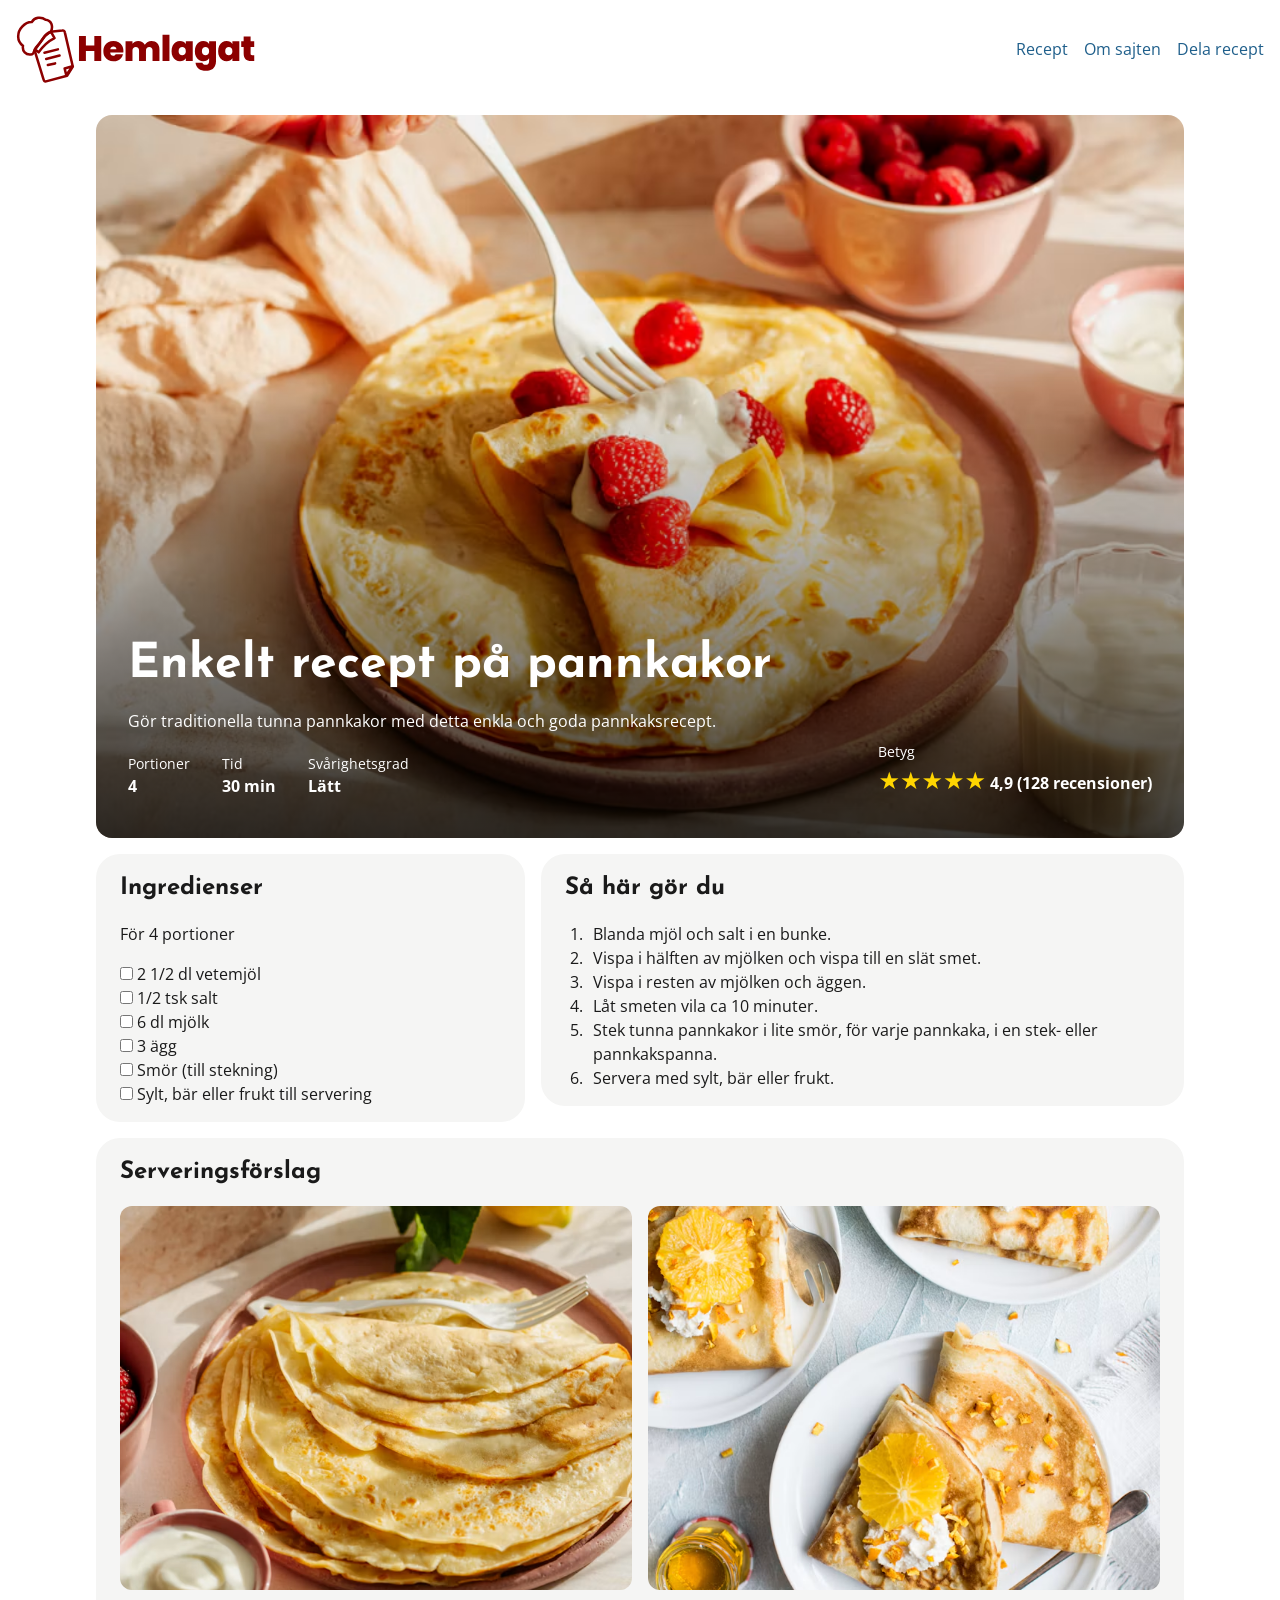
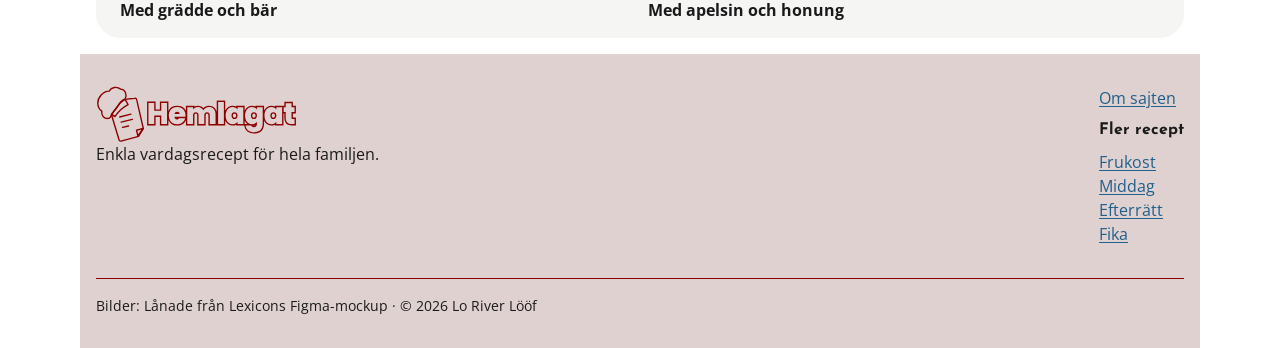
==== pancake.html @ c9e5b0e5 "Rename recipe page, add logos and remove test code" ====
<!doctype html>
<html lang="sv">
  <head>
    <meta charset="UTF-8" />
    <meta name="viewport" content="width=device-width, initial-scale=1.0" />
    <meta
      name="description"
      content="Enkelt recept på tunna pannkakor för 4 personer. Klart på 30 minuter och perfekt med sylt och grädde."
    />
    <title>Enkelt pannkaksrecept | Hemlagat</title>
    <link rel="preconnect" href="https://fonts.googleapis.com" />
    <link rel="preconnect" href="https://fonts.gstatic.com" crossorigin />

    <link
      href="https://fonts.googleapis.com/css2?family=Josefin+Sans:wght@700&family=Open+Sans:wght@400;700&display=swap"
      rel="stylesheet"
    />
    <link rel="stylesheet" href="css/style.css" />
  </head>
  <body>
    <a class="skip-link" href="#main">Hoppa till innehållet</a>

    <header class="site-header">
      <a class="site-logo" href="index.html"
        ><img
          src="logotype/logo-hemlagat-transparent.svg"
          alt="Hemlagat, till startsidan"
      /></a>
      <nav aria-label="Huvudmeny">
        <ul role="list" class="site-nav">
          <li><a href="index.html">Recept</a></li>
          <li><a href="#">Om sajten</a></li>
          <li><a class="button" href="#">Dela recept</a></li>
        </ul>
      </nav>
    </header>

    <main id="main">
      <article class="recipe">
        <header class="recipe-header">
          <img
            src="images/01-hero.avif"
            class="recipe-hero"
            alt="Tunna pannkakor med grädde och färska hallon."
            width="872"
            height="580"
          />
          <h1 class="recipe-title">Enkelt recept på pannkakor</h1>
          <p class="recipe-intro">
            Gör traditionella tunna pannkakor med detta enkla och goda
            pannkaksrecept.
          </p>
          <dl class="recipe-facts">
            <div class="recipe-fact">
              <dt>Portioner</dt>
              <dd class="recipe-fact-value">4</dd>
            </div>
            <div class="recipe-fact">
              <dt>Tid</dt>
              <dd class="recipe-fact-value">30 min</dd>
            </div>
            <div class="recipe-fact">
              <dt>Svårighetsgrad</dt>
              <dd class="recipe-fact-value">Lätt</dd>
            </div>
            <div class="recipe-fact recipe-ratings">
              <dt>Betyg</dt>
              <dd class="recipe-fact-value">
                <span class="recipe-stars" aria-hidden="true">★★★★★</span>
                4,9 (128 recensioner)
              </dd>
            </div>
          </dl>
        </header>
        <section class="recipe-section recipe-ingredients">
          <h2 class="recipe-subtitle">Ingredienser</h2>
          <p>För 4 portioner</p>
          <ul class="recipe-list" data-variant="ingredients" role="list">
            <li>
              <label>
                <input type="checkbox" />
                2 1/2 dl vetemjöl
              </label>
            </li>
            <li>
              <label>
                <input type="checkbox" />
                1/2 tsk salt
              </label>
            </li>
            <li>
              <label>
                <input type="checkbox" />
                6 dl mjölk
              </label>
            </li>
            <li>
              <label>
                <input type="checkbox" />
                3 ägg
              </label>
            </li>
            <li>
              <label>
                <input type="checkbox" />
                Smör (till stekning)
              </label>
            </li>
            <li>
              <label>
                <input type="checkbox" />
                Sylt, bär eller frukt till servering
              </label>
            </li>
          </ul>
        </section>

        <section class="recipe-section recipe-steps">
          <h2 class="recipe-subtitle">Så här gör du</h2>
          <ol class="recipe-list" data-variant="steps">
            <li class="recipe-step">Blanda mjöl och salt i en bunke.</li>
            <li class="recipe-step">
              Vispa i hälften av mjölken och vispa till en slät smet.
            </li>
            <li class="recipe-step">Vispa i resten av mjölken och äggen.</li>
            <li class="recipe-step">Låt smeten vila ca 10 minuter.</li>
            <li class="recipe-step">
              Stek tunna pannkakor i lite smör, för varje pannkaka, i en stek-
              eller pannkakspanna.
            </li>
            <li class="recipe-step">Servera med sylt, bär eller frukt.</li>
          </ol>
        </section>

        <section class="recipe-section recipe-serving">
          <h2 class="recipe-subtitle">Serveringsförslag</h2>

          <div class="recipe-gallery">
            <figure class="recipe-figure">
              <img
                class="recipe-gallery-image"
                src="images/02-gallery.avif"
                alt="En hög pannkakor på ett rosa fat med en skål grädde och en citron i bakgrunden."
                width="687"
                height="1032"
                loading="lazy"
              />
              <figcaption class="recipe-caption">Med grädde och bär</figcaption>
            </figure>
            <figure class="recipe-figure">
              <img
                class="recipe-gallery-image"
                src="images/03-gallery.avif"
                alt="Vikta pannkakor med grädde, apelsin och honung."
                width="687"
                height="1031"
                loading="lazy"
              />
              <figcaption class="recipe-caption">
                Med apelsin och honung
              </figcaption>
            </figure>
          </div>
        </section>
      </article>
    </main>

    <div class="footer-wrapper">
      <footer class="site-footer">
        <div class="footer-brand">
          <a href="index.html"
            ><img
              class="footer-logo"
              src="logotype/logo-hemlagat-transparent-stroke-3.svg"
              alt="Hemlagat, till startsidan"
          /></a>

          <p>Enkla vardagsrecept för hela familjen.</p>
        </div>
        <nav class="footer-nav" aria-label="Sidfot">
          <ul role="list">
            <li><a href="#">Om sajten</a></li>
          </ul>
          <h2 class="footer-title">Fler recept</h2>
          <ul role="list">
            <li><a href="#">Frukost</a></li>
            <li><a href="#">Middag</a></li>
            <li><a href="#">Efterrätt</a></li>
            <li><a href="#">Fika</a></li>
          </ul>
        </nav>
        <p class="footer-copyright">
          Bilder: Lånade från Lexicons Figma-mockup · © 2026 Lo River Lööf
        </p>
      </footer>
    </div>
  </body>
</html>
---- css/style.css ----
/* ==========================================================
   1. Tokens
   light-dark(light value, dark value) follows the visitor's
   system setting. It only works together with color-scheme.
   ========================================================== */
:root {
  color-scheme: light dark;

  --color-text: light-dark(#1a1a1a, #e8e8ea);
  --color-text-muted: light-dark(#6b6b6b, #9a9a9f);
  --color-bg: light-dark(#ffffff, #141518);
  --color-surface: light-dark(#f5f5f4, #1d1f23);
  --color-accent: light-dark(#1f5f8b, #7cb8e4);
  --color-link: light-dark(#1f5f8b, #7cb8e4);
  --color-link-hover: light-dark(#123d5c, #b3d8f2);
  --color-border: light-dark(#8c0000, #2c2f35);
  --color-footer: rgb(224, 209, 209);

  --font-body: "Open Sans", system-ui, sans-serif;
  --font-heading: "Josefin Sans", sans-serif;

  --space-xs: 0.25rem;
  --space-s: 0.5rem;
  --space-m: 1rem;
  --space-l: 1.5rem;
  --space-xl: 2rem;
}

/* ==========================================================
   2. Reset
   Based on Josh Comeau's Custom CSS Reset
   https://www.joshwcomeau.com/css/custom-css-reset/
   ========================================================== */
*,
*::before,
*::after {
  box-sizing: border-box;
}

* {
  margin: 0;
}

@media (prefers-reduced-motion: no-preference) {
  html {
    interpolate-size: allow-keywords;
  }
}

body {
  line-height: 1.5;
  -webkit-font-smoothing: antialiased;
}

img,
picture,
video,
canvas,
svg {
  display: block;
  max-width: 100%;
}

input,
button,
textarea,
select {
  font: inherit;
}

p,
h1,
h2,
h3,
h4,
h5,
h6 {
  overflow-wrap: break-word;
}

p {
  text-wrap: pretty;
}

h1,
h2,
h3,
h4,
h5,
h6 {
  text-wrap: balance;
}

/* From Andy Bell's A (more) Modern CSS Reset
   https://piccalil.li/blog/a-more-modern-css-reset/
   Removes list styles only when role="list" is set,
   so Safari/VoiceOver still announces it as a list. */
ul[role="list"],
ol[role="list"] {
  list-style: none;
  padding: 0;
}

/* ==========================================================
   3. Base
   Default styles for plain HTML elements, no classes.
   ========================================================== */
body {
  min-height: 100vh;
  font-family: var(--font-body);
  color: var(--color-text);
  background-color: var(--color-bg);
}

h1,
h2,
h3,
h4,
h5,
h6 {
  font-family: var(--font-heading);
}

a {
  color: var(--color-link);
  text-underline-offset: 0.15em;
}

a:hover {
  color: var(--color-link-hover);
  text-decoration-thickness: 2px;
}

:focus-visible {
  outline: 3px solid var(--color-accent);
  outline-offset: 2px;
}

@media (prefers-reduced-motion: no-preference) {
  html {
    scroll-behavior: smooth;
  }
}

/* ==========================================================
   4. Layout
   ========================================================== */
main {
  max-inline-size: 70rem;
  margin-inline: auto;
  padding: var(--space-m);
}

/* ==========================================================
   5. Site header
   ========================================================== */
.site-header {
  display: flex;
  flex-wrap: wrap;
  justify-content: space-between;
  align-items: center;
  gap: var(--space-m);
  padding: var(--space-m);

  a {
    text-decoration: none;
  }
}

.site-logo img {
  inline-size: 15rem;
  block-size: auto;
}

.site-nav {
  display: flex;
  flex-wrap: wrap;
  gap: var(--space-m);
}

/* ==========================================================
   6. Recipe page
   ========================================================== */

/* Page grid: one column on mobile, two from 48em */
.recipe {
  display: grid;
  gap: var(--space-m);
}

@media (width >= 48em) {
  .recipe {
    grid-template-columns: minmax(0, 2fr) minmax(0, 3fr);
    grid-template-areas:
      "hero        hero"
      "ingredients steps"
      "serving     serving";
    align-items: start;
  }

  .recipe-header {
    grid-area: hero;
  }

  .recipe-ingredients {
    grid-area: ingredients;
  }

  .recipe-steps {
    grid-area: steps;
  }

  .recipe-serving {
    grid-area: serving;
  }
}

/* Hero: image and text share the same grid cells */
.recipe-header {
  display: grid;
  grid-template-columns: var(--space-xl) 1fr var(--space-xl);
  grid-template-rows: 1fr auto auto auto var(--space-xl);
  row-gap: var(--space-s);
  border-radius: 1rem;
  overflow: hidden;
  color: white;
}

.recipe-hero {
  grid-column: 1 / -1;
  grid-row: 1 / -1;
  inline-size: 100%;
  block-size: 100%;
  object-fit: cover;
}

/* Dark gradient so the text on the image is readable */
.recipe-header::after {
  content: "";
  grid-column: 1 / -1;
  grid-row: 1 / -1;
  background: linear-gradient(transparent 35%, rgb(0 0 0 / 0.75));
}

.recipe-title,
.recipe-intro,
.recipe-facts {
  grid-column: 2;
  z-index: 1;
}

.recipe-title {
  grid-row: 2;
  font-size: clamp(1.75rem, 1rem + 3vw, 3rem);
}

.recipe-intro {
  grid-row: 3;
}

/* Facts */
.recipe-facts {
  grid-row: 4;
  display: flex;
  flex-wrap: wrap;
  align-items: end;
  gap: var(--space-s) var(--space-xl);
}

.recipe-fact dt {
  font-size: 0.875rem;
}

.recipe-fact-value {
  font-weight: 700;
}

.recipe-ratings {
  margin-inline-start: auto;
}

.recipe-stars {
  color: #ffd500;
  font-size: 1.5em;
}

/* Sections (cards) */
.recipe-section {
  display: flex;
  flex-direction: column;
  gap: var(--space-m);
  padding: var(--space-m) var(--space-l);
  background-color: var(--color-surface);
  border-radius: 1.5rem;
}

/* Lists */
.recipe-list[data-variant="ingredients"] input {
  accent-color: var(--color-accent);
}

.recipe-list[data-variant="ingredients"] label {
  cursor: pointer;
}

.recipe-list[data-variant="ingredients"] label:hover {
  color: var(--color-accent);
}

.recipe-list[data-variant="ingredients"] li:has(:checked) {
  color: var(--color-text-muted);
  text-decoration: line-through;
}

.recipe-list[data-variant="steps"] {
  padding-inline-start: 1.375rem;
}

.recipe-step {
  padding-inline-start: 0.375rem;
}

/* Gallery */
.recipe-gallery {
  display: grid;
  grid-template-columns: repeat(2, minmax(0, 1fr));
  gap: var(--space-m);
}

.recipe-gallery-image {
  inline-size: 100%;
  block-size: auto;
  aspect-ratio: 4 / 3;
  object-fit: cover;
  border-radius: 0.75rem;
}

.recipe-caption {
  padding-block-start: var(--space-s);
  font-weight: 700;
}

/* ==========================================================
   7. Site footer
   ========================================================== */

.site-footer {
  display: grid;
  gap: var(--space-xl);
  max-inline-size: 70rem;
  margin-inline: auto;
  padding: var(--space-xl) var(--space-m);
  background-color: var(--color-footer);
}

@media (width >= 48em) {
  .site-footer {
    grid-template-columns: 1fr auto;
    grid-template-areas:
      "brand     nav"
      "copyright copyright";
  }

  .footer-brand {
    grid-area: brand;
  }

  .footer-nav {
    grid-area: nav;
  }

  .footer-copyright {
    grid-area: copyright;
  }
}

.footer-logo {
  inline-size: 12.5rem;
  block-size: auto;
}

.footer-nav {
  display: flex;
  flex-direction: column;
  gap: var(--space-s);
}

.footer-title {
  font-size: 1rem;
}

.footer-copyright {
  padding-block-start: var(--space-m);
  border-block-start: 1px solid var(--color-border);
  font-size: 0.875rem;
}

/* ==========================================================
   8. Utilities
   Last in the file so they win over component styles.
   ========================================================== */

/* Skip link: hidden until focused */
.skip-link {
  position: absolute;
  top: var(--space-m);
  left: var(--space-m);
  z-index: 100;
  padding: var(--space-s) var(--space-m);
  background-color: var(--color-bg);
  color: var(--color-text);
  transform: translateY(-200%);
}

.skip-link:focus {
  transform: none;
}

/* Hides content visually but keeps it for screen readers */
.visually-hidden {
  position: absolute;
  width: 1px;
  height: 1px;
  margin: -1px;
  padding: 0;
  overflow: hidden;
  clip-path: inset(50%);
  white-space: nowrap;
  border: 0;
}
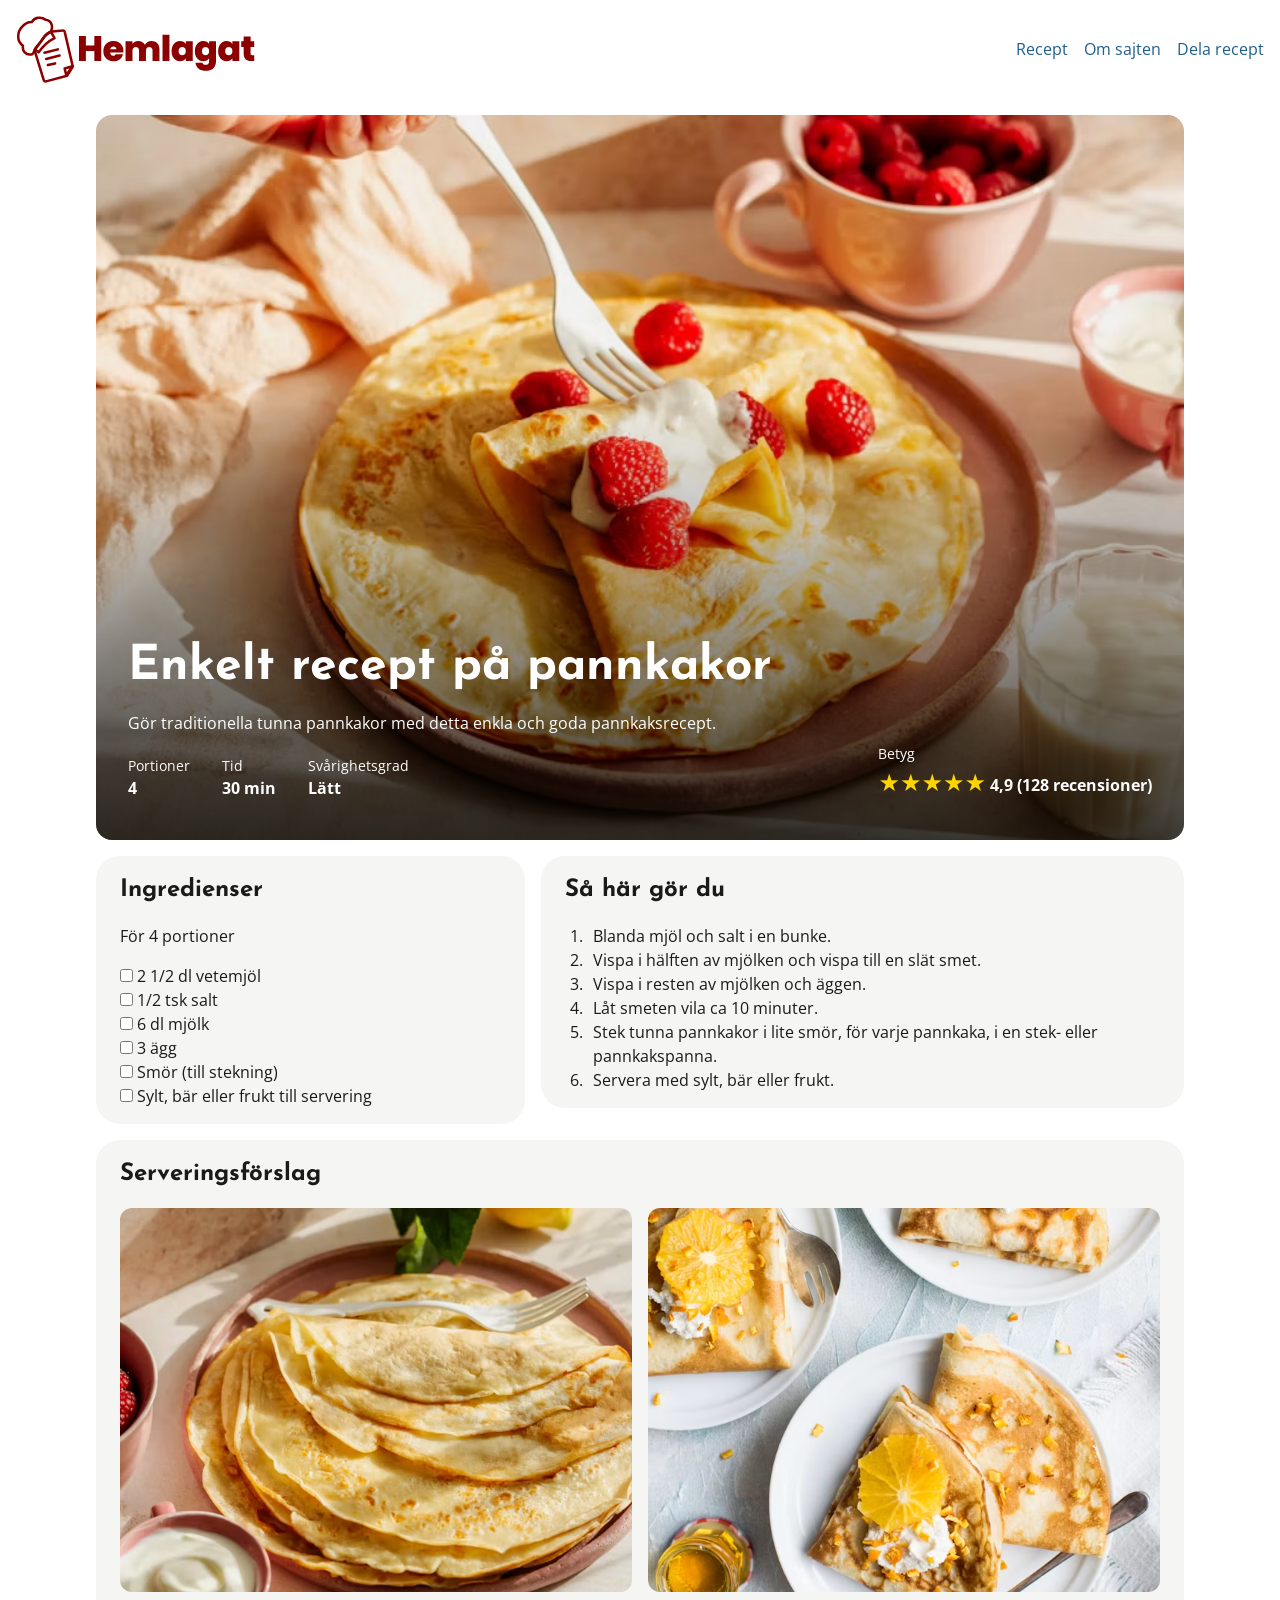
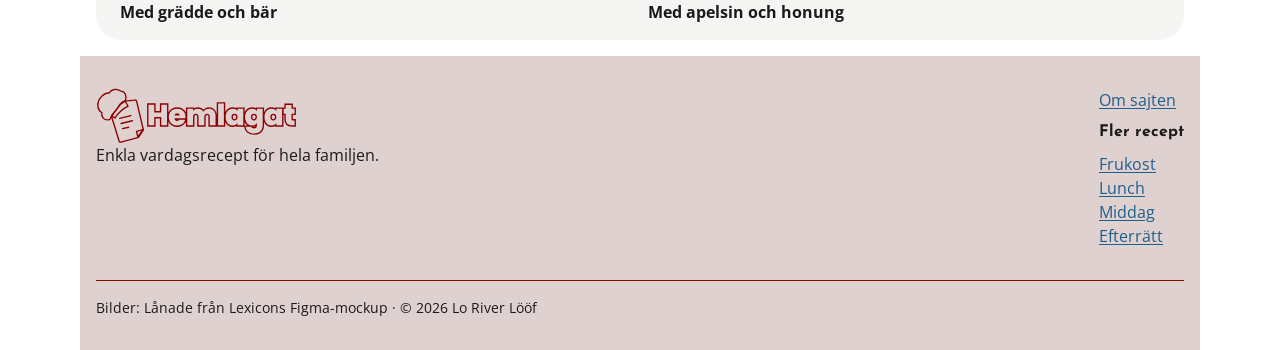
==== commit f24d0507: "Add start page with hero, categories and recipe cards Rename recipe-header to a shared hero componen" ====
--- a/pancake.html
+++ b/pancake.html
@@ -30,23 +30,23 @@
         <ul role="list" class="site-nav">
           <li><a href="index.html">Recept</a></li>
           <li><a href="#">Om sajten</a></li>
-          <li><a class="button" href="#">Dela recept</a></li>
+          <li><a class="button" href="share-recipe.html">Dela recept</a></li>
         </ul>
       </nav>
     </header>
 
     <main id="main">
       <article class="recipe">
-        <header class="recipe-header">
+        <header class="hero">
           <img
-            src="images/01-hero.avif"
-            class="recipe-hero"
+            src="images/01-hero-pancake.avif"
+            class="hero-image"
             alt="Tunna pannkakor med grädde och färska hallon."
             width="872"
             height="580"
           />
-          <h1 class="recipe-title">Enkelt recept på pannkakor</h1>
-          <p class="recipe-intro">
+          <h1 class="hero-title">Enkelt recept på pannkakor</h1>
+          <p class="hero-intro">
             Gör traditionella tunna pannkakor med detta enkla och goda
             pannkaksrecept.
           </p>
@@ -139,7 +139,7 @@
             <figure class="recipe-figure">
               <img
                 class="recipe-gallery-image"
-                src="images/02-gallery.avif"
+                src="images/02-gallery-pancake.avif"
                 alt="En hög pannkakor på ett rosa fat med en skål grädde och en citron i bakgrunden."
                 width="687"
                 height="1032"
@@ -150,7 +150,7 @@
             <figure class="recipe-figure">
               <img
                 class="recipe-gallery-image"
-                src="images/03-gallery.avif"
+                src="images/03-gallery-pancake.avif"
                 alt="Vikta pannkakor med grädde, apelsin och honung."
                 width="687"
                 height="1031"
@@ -184,9 +184,9 @@
           <h2 class="footer-title">Fler recept</h2>
           <ul role="list">
             <li><a href="#">Frukost</a></li>
+            <li><a href="#">Lunch</a></li>
             <li><a href="#">Middag</a></li>
             <li><a href="#">Efterrätt</a></li>
-            <li><a href="#">Fika</a></li>
           </ul>
         </nav>
         <p class="footer-copyright">
--- a/css/style.css
+++ b/css/style.css
@@ -151,6 +151,11 @@
   padding: var(--space-m);
 }
 
+.home {
+  display: grid;
+  gap: var(--space-xl);
+}
+
 /* ==========================================================
    5. Site header
    ========================================================== */
@@ -176,6 +181,11 @@
   display: flex;
   flex-wrap: wrap;
   gap: var(--space-m);
+}
+
+.site-nav a[aria-current="page"] {
+  text-decoration: underline;
+  text-decoration-thickness: 2px;
 }
 
 /* ==========================================================
@@ -198,7 +208,7 @@
     align-items: start;
   }
 
-  .recipe-header {
+  .recipe > .hero {
     grid-area: hero;
   }
 
@@ -216,7 +226,7 @@
 }
 
 /* Hero: image and text share the same grid cells */
-.recipe-header {
+.hero {
   display: grid;
   grid-template-columns: var(--space-xl) 1fr var(--space-xl);
   grid-template-rows: 1fr auto auto auto var(--space-xl);
@@ -226,36 +236,90 @@
   color: white;
 }
 
-.recipe-hero {
+.hero-image {
   grid-column: 1 / -1;
   grid-row: 1 / -1;
   inline-size: 100%;
-  block-size: 100%;
+  block-size: auto;
+  min-block-size: 100%;
+  aspect-ratio: 3 / 2;
   object-fit: cover;
 }
 
+.home .hero-image {
+  object-position: center 50%;
+}
+
 /* Dark gradient so the text on the image is readable */
-.recipe-header::after {
+.hero::after {
   content: "";
   grid-column: 1 / -1;
   grid-row: 1 / -1;
-  background: linear-gradient(transparent 35%, rgb(0 0 0 / 0.75));
-}
-
-.recipe-title,
-.recipe-intro,
+  background: linear-gradient(transparent 40%, rgb(0 0 0 / 0.75));
+}
+
+.hero-title,
+.hero-intro,
 .recipe-facts {
   grid-column: 2;
   z-index: 1;
 }
 
-.recipe-title {
+.hero-title {
   grid-row: 2;
   font-size: clamp(1.75rem, 1rem + 3vw, 3rem);
 }
 
-.recipe-intro {
+.hero-intro {
   grid-row: 3;
+}
+
+.category-list {
+  display: flex;
+  flex-wrap: wrap;
+  gap: var(--space-s);
+}
+
+.category-tag {
+  display: inline-block;
+  padding: var(--space-xs) var(--space-m);
+  border: 1px solid var(--color-border);
+  border-radius: 10px;
+  text-decoration: none;
+}
+
+.category-tag:hover {
+  background-color: var(--color-surface);
+}
+
+.card-grid {
+  display: grid;
+  grid-template-columns: repeat(auto-fit, minmax(min(100%, 30ch), 1fr));
+  gap: var(--space-l);
+}
+
+.recipe-card {
+  display: flex;
+  flex-direction: column;
+  gap: var(--space-xs);
+}
+
+.recipe-card-image {
+  inline-size: 100%;
+  block-size: auto;
+  aspect-ratio: 4 / 3;
+  object-fit: cover;
+  border-radius: 0.75rem;
+}
+
+.recipe-card-title {
+  margin-block-start: var(--space-s);
+  font-size: 1.25rem;
+}
+
+.recipe-card-time {
+  font-size: 0.875rem;
+  color: var(--color-text-muted);
 }
 
 /* Facts */
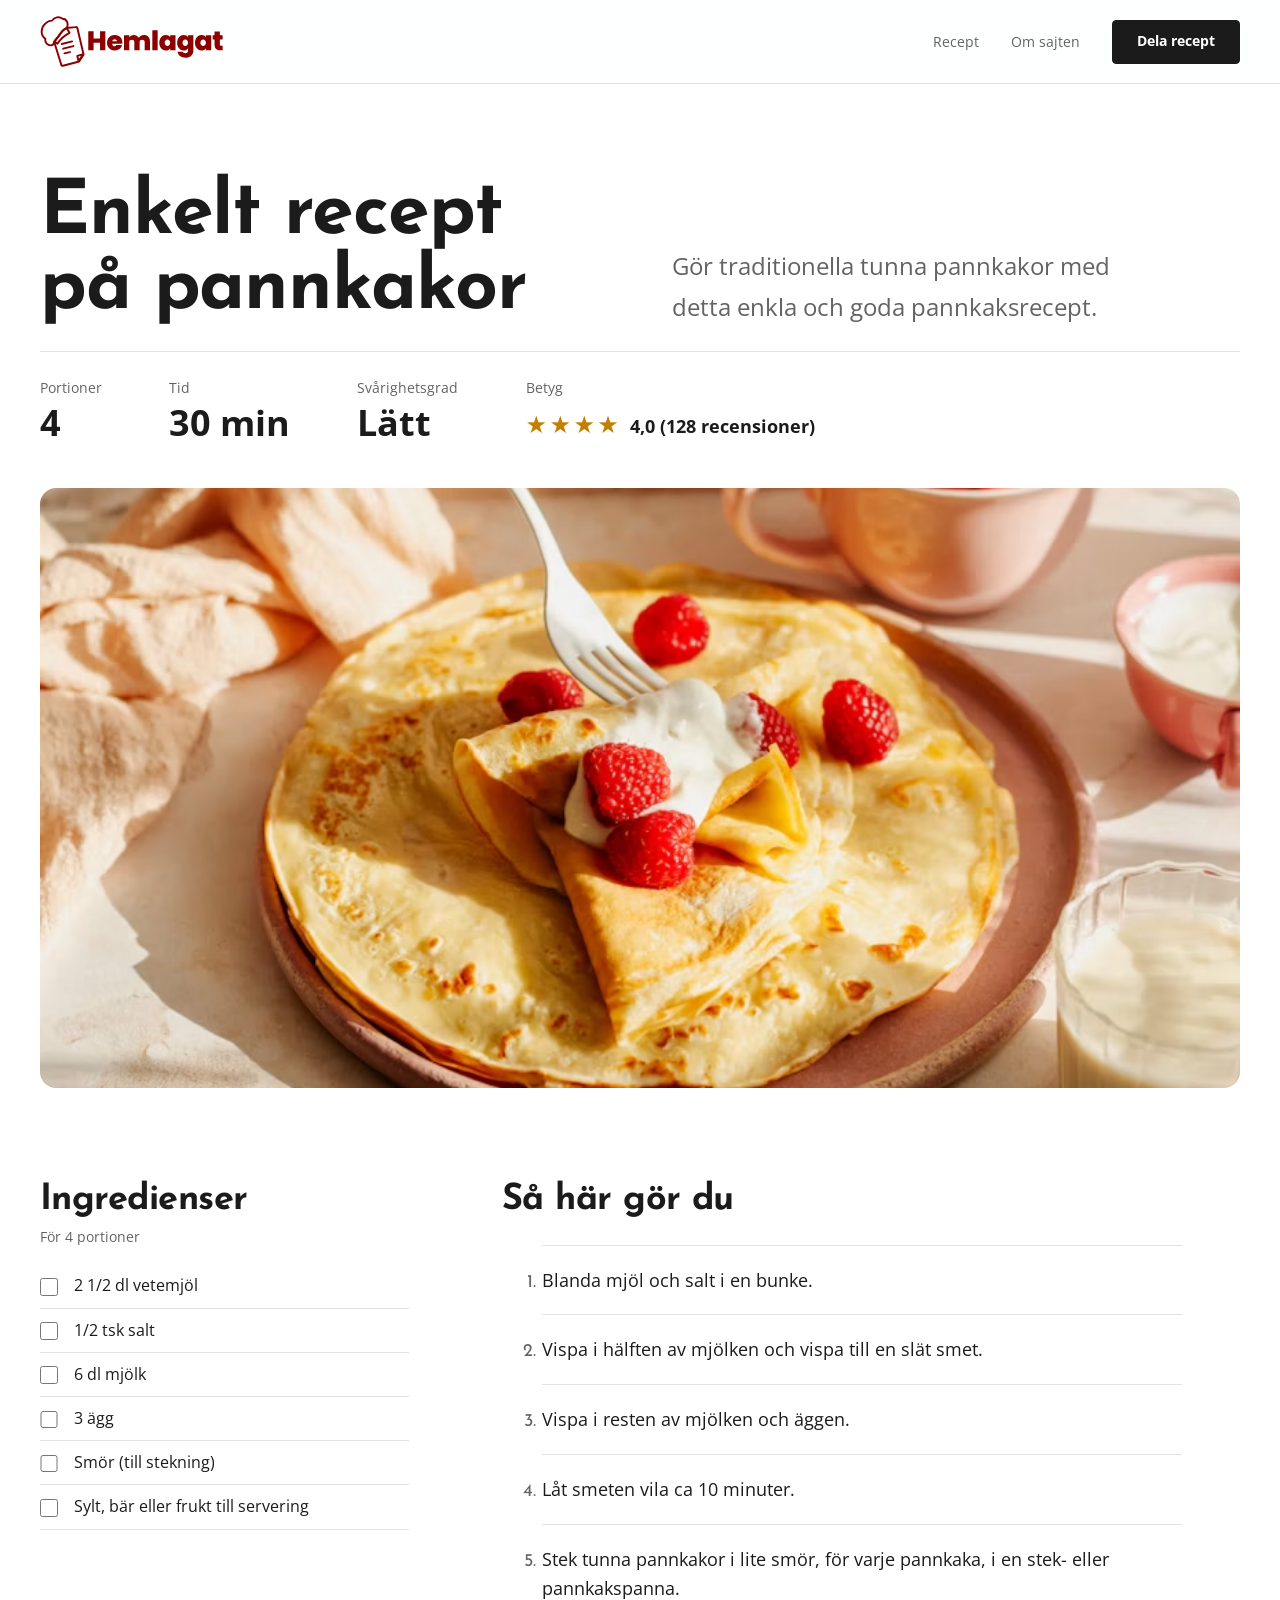
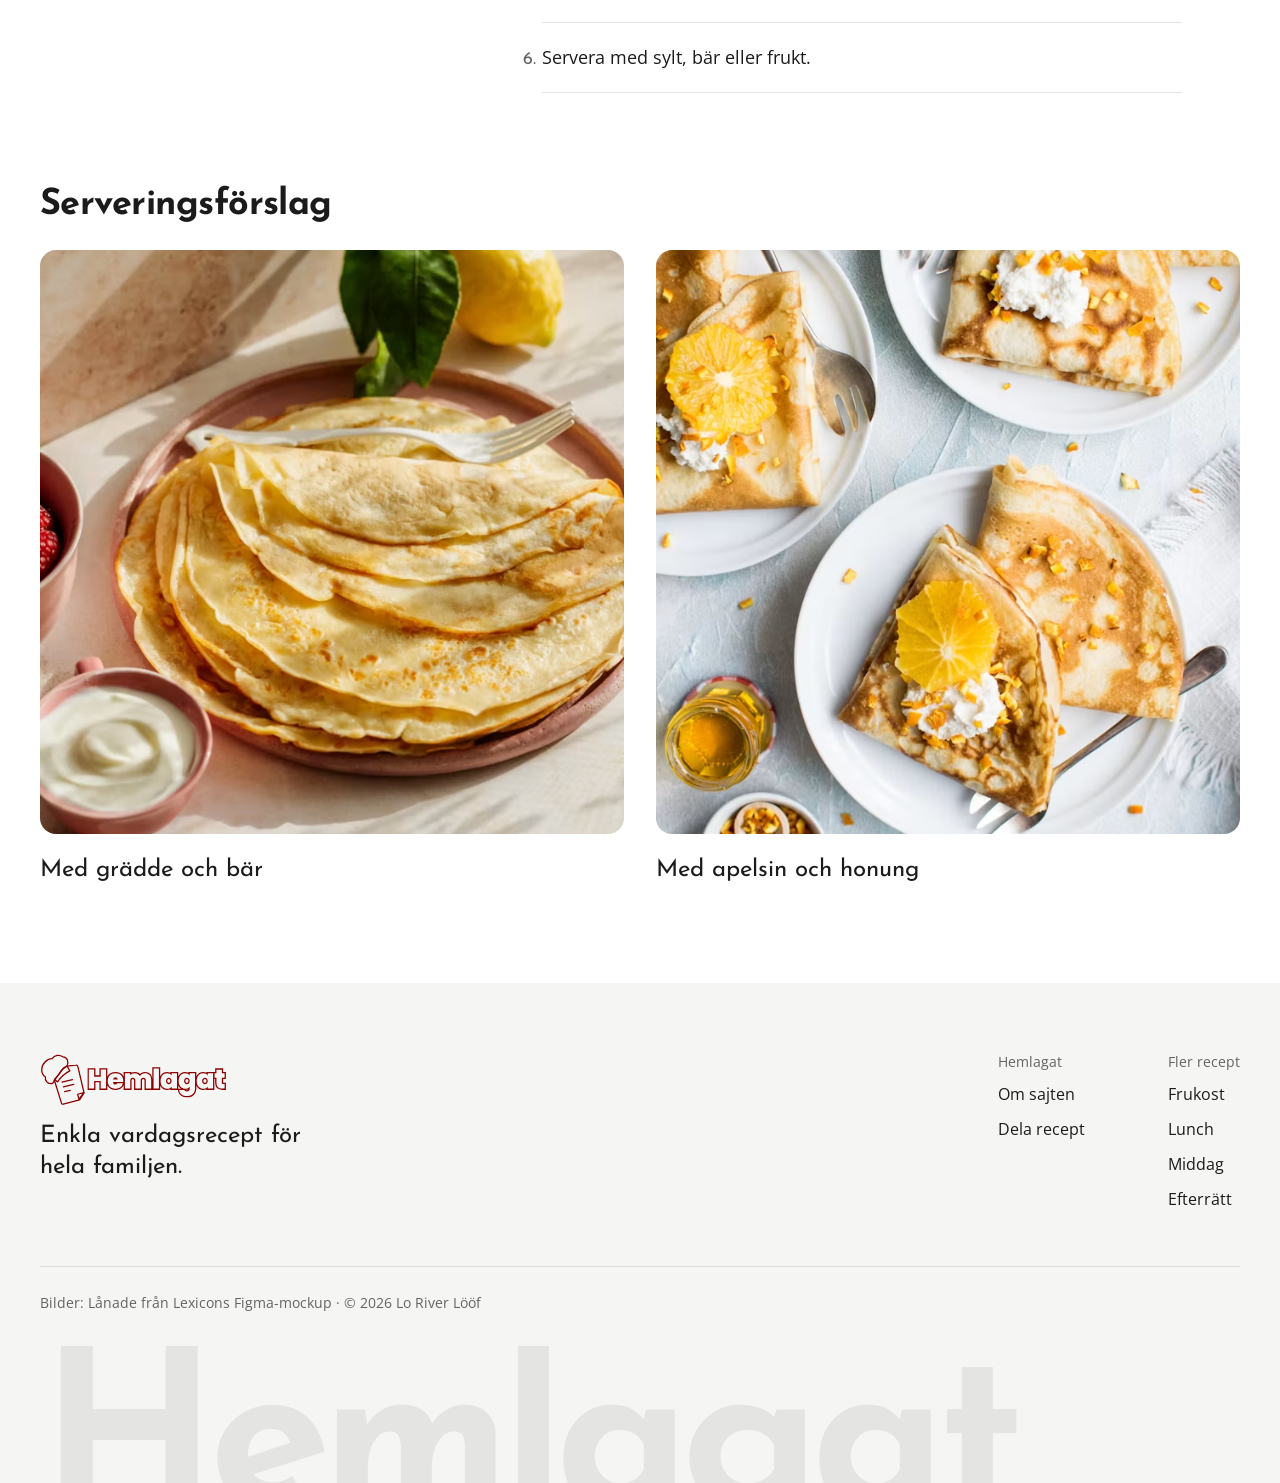
==== commit 6f73e33a: "Switch to minimal editorial layout with grouped footer links" ====
--- a/pancake.html
+++ b/pancake.html
@@ -3,11 +3,12 @@
   <head>
     <meta charset="UTF-8" />
     <meta name="viewport" content="width=device-width, initial-scale=1.0" />
+    <title>Enkelt pannkaksrecept | Hemlagat</title>
     <meta
       name="description"
       content="Enkelt recept på tunna pannkakor för 4 personer. Klart på 30 minuter och perfekt med sylt och grädde."
     />
-    <title>Enkelt pannkaksrecept | Hemlagat</title>
+    <!-- Fonts: Open Sans and Josefin Sans from Google Fonts (SIL Open Font License) -->
     <link rel="preconnect" href="https://fonts.googleapis.com" />
     <link rel="preconnect" href="https://fonts.gstatic.com" crossorigin />
 
@@ -66,8 +67,8 @@
             <div class="recipe-fact recipe-ratings">
               <dt>Betyg</dt>
               <dd class="recipe-fact-value">
-                <span class="recipe-stars" aria-hidden="true">★★★★★</span>
-                4,9 (128 recensioner)
+                <span class="recipe-stars" aria-hidden="true">★★★★</span>
+                4,0 (128 recensioner)
               </dd>
             </div>
           </dl>
@@ -178,16 +179,22 @@
           <p>Enkla vardagsrecept för hela familjen.</p>
         </div>
         <nav class="footer-nav" aria-label="Sidfot">
-          <ul role="list">
-            <li><a href="#">Om sajten</a></li>
-          </ul>
-          <h2 class="footer-title">Fler recept</h2>
-          <ul role="list">
-            <li><a href="#">Frukost</a></li>
-            <li><a href="#">Lunch</a></li>
-            <li><a href="#">Middag</a></li>
-            <li><a href="#">Efterrätt</a></li>
-          </ul>
+          <div class="footer-group">
+            <h2 class="footer-title">Hemlagat</h2>
+            <ul role="list">
+              <li><a href="#">Om sajten</a></li>
+              <li><a href="share-recipe.html">Dela recept</a></li>
+            </ul>
+          </div>
+          <div class="footer-group">
+            <h2 class="footer-title">Fler recept</h2>
+            <ul role="list">
+              <li><a href="#">Frukost</a></li>
+              <li><a href="#">Lunch</a></li>
+              <li><a href="#">Middag</a></li>
+              <li><a href="#">Efterrätt</a></li>
+            </ul>
+          </div>
         </nav>
         <p class="footer-copyright">
           Bilder: Lånade från Lexicons Figma-mockup · © 2026 Lo River Lööf
--- a/css/style.css
+++ b/css/style.css
@@ -6,24 +6,38 @@
 :root {
   color-scheme: light dark;
 
-  --color-text: light-dark(#1a1a1a, #e8e8ea);
-  --color-text-muted: light-dark(#6b6b6b, #9a9a9f);
-  --color-bg: light-dark(#ffffff, #141518);
-  --color-surface: light-dark(#f5f5f4, #1d1f23);
-  --color-accent: light-dark(#1f5f8b, #7cb8e4);
-  --color-link: light-dark(#1f5f8b, #7cb8e4);
-  --color-link-hover: light-dark(#123d5c, #b3d8f2);
-  --color-border: light-dark(#8c0000, #2c2f35);
-  --color-footer: rgb(224, 209, 209);
+  --color-text: light-dark(oklch(22% 0 0), oklch(93% 0.003 286));
+  --color-text-muted: light-dark(oklch(50% 0 0), oklch(72% 0.007 286));
+  --color-bg: light-dark(oklch(100% 0 0), oklch(20% 0.006 271));
+  --color-surface: light-dark(oklch(97% 0.002 106), oklch(24% 0.008 264));
+  --color-accent: light-dark(oklch(47% 0.096 243), oklch(76% 0.089 241));
+  --color-border: light-dark(oklch(59% 0.009 279), oklch(54% 0.013 269));
+  --color-line: color-mix(in oklch, var(--color-text) 12%, transparent);
+  --color-wordmark: color-mix(in oklch, var(--color-text) 7%, var(--color-surface));
+  --color-error: light-dark(oklch(50% 0.19 28), oklch(75% 0.15 25));
+  --color-success: light-dark(oklch(48% 0.12 150), oklch(78% 0.13 150));
+  --color-star: light-dark(oklch(65% 0.15 75), oklch(88% 0.181 94));
 
   --font-body: "Open Sans", system-ui, sans-serif;
-  --font-heading: "Josefin Sans", sans-serif;
+  --font-heading: "Josefin Sans", "Futura", "Century Gothic", sans-serif;
+
+  --font-size-s: 0.875rem;
+  --font-size-m: 1.125rem;
+  --font-size-l: clamp(1.25rem, 1.1rem + 0.6vw, 1.5rem);
+  --font-size-xl: clamp(1.625rem, 1.3rem + 1.4vw, 2.25rem);
+  --font-size-hero: clamp(2.5rem, 1.5rem + 4vw, 4.75rem);
 
   --space-xs: 0.25rem;
   --space-s: 0.5rem;
   --space-m: 1rem;
   --space-l: 1.5rem;
   --space-xl: 2rem;
+  --space-section: clamp(3rem, 1rem + 6vw, 6rem);
+
+  --page-width: 76rem;
+  --gutter: clamp(1.25rem, 1rem + 2vw, 2.5rem);
+  --radius-s: 0.25rem;
+  --radius-m: 1rem;
 }
 
 /* ==========================================================
@@ -106,8 +120,11 @@
    Default styles for plain HTML elements, no classes.
    ========================================================== */
 body {
+  display: flex;
+  flex-direction: column;
   min-height: 100vh;
   font-family: var(--font-body);
+  line-height: 1.7;
   color: var(--color-text);
   background-color: var(--color-bg);
 }
@@ -119,21 +136,28 @@
 h5,
 h6 {
   font-family: var(--font-heading);
+  line-height: 1.1;
+  letter-spacing: -0.015em;
 }
 
 a {
-  color: var(--color-link);
-  text-underline-offset: 0.15em;
+  color: inherit;
+  text-decoration-thickness: 1px;
+  text-underline-offset: 0.25em;
 }
 
 a:hover {
-  color: var(--color-link-hover);
   text-decoration-thickness: 2px;
 }
 
 :focus-visible {
   outline: 3px solid var(--color-accent);
-  outline-offset: 2px;
+  outline-offset: 3px;
+}
+
+input[type="checkbox"],
+input[type="radio"] {
+  accent-color: var(--color-text);
 }
 
 @media (prefers-reduced-motion: no-preference) {
@@ -146,61 +170,283 @@
    4. Layout
    ========================================================== */
 main {
-  max-inline-size: 70rem;
+  flex: 1;
+  inline-size: min(100% - 2 * var(--gutter), var(--page-width));
   margin-inline: auto;
-  padding: var(--space-m);
-}
-
-.home {
-  display: grid;
-  gap: var(--space-xl);
+  padding-block-start: var(--space-section);
 }
 
 /* ==========================================================
    5. Site header
    ========================================================== */
 .site-header {
+  position: sticky;
+  top: 0;
+  z-index: 10;
   display: flex;
   flex-wrap: wrap;
   justify-content: space-between;
   align-items: center;
-  gap: var(--space-m);
-  padding: var(--space-m);
-
-  a {
-    text-decoration: none;
-  }
+  gap: var(--space-s) var(--space-xl);
+  padding: var(--space-m) max(var(--gutter), (100% - var(--page-width)) / 2);
+  border-block-end: 1px solid var(--color-line);
+  background-color: color-mix(in oklch, var(--color-bg) 90%, transparent);
+  backdrop-filter: blur(10px);
 }
 
 .site-logo img {
-  inline-size: 15rem;
+  inline-size: auto;
+  block-size: clamp(2.5rem, 2rem + 1.5vw, 3.25rem);
+}
+
+.site-header nav {
+  flex: 1 1 100%;
+}
+
+.site-nav {
+  display: flex;
+  justify-content: space-between;
+  align-items: center;
+  gap: var(--space-xs) var(--space-xl);
+  font-size: var(--font-size-s);
+}
+
+.site-nav a:not(.button) {
+  position: relative;
+  display: inline-block;
+  padding-block: var(--space-s);
+  color: var(--color-text-muted);
+  text-decoration: none;
+}
+
+.site-nav a:not(.button):hover,
+.site-nav a:not(.button)[aria-current="page"] {
+  color: var(--color-text);
+}
+
+/* Small dot under the current page */
+.site-nav a:not(.button)[aria-current="page"]::after {
+  content: "";
+  position: absolute;
+  inset-block-end: 0.15rem;
+  inset-inline-start: 50%;
+  inline-size: 4px;
+  block-size: 4px;
+  border-radius: 50%;
+  background-color: currentColor;
+  translate: -50% 0;
+}
+
+@media (width >= 40em) {
+  .site-header nav {
+    flex: 0 1 auto;
+  }
+
+  .site-nav {
+    justify-content: end;
+  }
+}
+
+/* ==========================================================
+   6. Shared components
+   ========================================================== */
+.button {
+  display: inline-flex;
+  align-items: center;
+  justify-content: center;
+  min-block-size: 2.75rem;
+  padding: var(--space-s) var(--space-l);
+  border: 1px solid var(--color-text);
+  border-radius: var(--radius-s);
+  background-color: var(--color-text);
+  color: var(--color-bg);
+  font-size: var(--font-size-s);
+  font-weight: 700;
+  line-height: 1.2;
+  text-decoration: none;
+  cursor: pointer;
+}
+
+.button:hover,
+.button[aria-current="page"] {
+  background-color: var(--color-bg);
+  color: var(--color-text);
+}
+
+/* Hero: title and intro side by side from 48em, image below */
+.hero {
+  display: grid;
+  gap: var(--space-l) 4rem;
+}
+
+.hero-title {
+  font-size: var(--font-size-hero);
+  line-height: 1;
+}
+
+.hero-intro {
+  max-inline-size: 34ch;
+  font-size: var(--font-size-l);
+  color: var(--color-text-muted);
+}
+
+.hero-image {
+  order: 4;
+  inline-size: 100%;
   block-size: auto;
-}
-
-.site-nav {
+  margin-block-start: var(--space-m);
+  aspect-ratio: 4 / 3;
+  object-fit: cover;
+  border-radius: var(--radius-m);
+}
+
+@media (width >= 48em) {
+  .hero {
+    grid-template-columns: 1fr 1fr;
+  }
+
+  .hero-title {
+    grid-column: 1;
+    grid-row: 1;
+  }
+
+  .hero-intro {
+    grid-column: 2;
+    grid-row: 1;
+    align-self: end;
+  }
+
+  .hero-image,
+  .recipe-facts {
+    grid-column: 1 / -1;
+  }
+
+  .hero-image {
+    aspect-ratio: 2 / 1;
+  }
+}
+
+/* Readable line length */
+.recipe-section p,
+.share p {
+  max-inline-size: 65ch;
+}
+
+/* ==========================================================
+   7. Start page
+   ========================================================== */
+.home {
+  display: grid;
+}
+
+@media (width >= 48em) {
+  .home .hero-intro {
+    justify-self: end;
+  }
+
+  .home .hero-image {
+    aspect-ratio: 21 / 9;
+  }
+}
+
+.category-list {
   display: flex;
   flex-wrap: wrap;
-  gap: var(--space-m);
-}
-
-.site-nav a[aria-current="page"] {
+  gap: var(--space-xs) var(--space-xl);
+  margin-block-start: var(--space-l);
+  padding-block: var(--space-m);
+  border-block-end: 1px solid var(--color-line);
+}
+
+.category-tag {
+  display: inline-block;
+  padding-block: var(--space-xs);
+  color: var(--color-text-muted);
+  text-decoration: none;
+}
+
+.category-tag:hover {
+  color: var(--color-text);
   text-decoration: underline;
-  text-decoration-thickness: 2px;
-}
-
-/* ==========================================================
-   6. Recipe page
-   ========================================================== */
-
-/* Page grid: one column on mobile, two from 48em */
+}
+
+.card-grid {
+  display: grid;
+  grid-template-columns: repeat(auto-fit, minmax(min(100%, 17rem), 1fr));
+  gap: 3.5rem var(--space-xl);
+  margin-block-start: var(--space-section);
+}
+
+.recipe-card {
+  position: relative;
+  display: flex;
+  flex-direction: column;
+}
+
+.recipe-card-image {
+  inline-size: 100%;
+  block-size: auto;
+  aspect-ratio: 4 / 5;
+  object-fit: cover;
+  border-radius: var(--radius-m);
+}
+
+/* Time sits above the title, like a small label */
+.recipe-card-time {
+  order: 1;
+  margin-block-start: var(--space-m);
+  font-size: var(--font-size-s);
+  color: var(--color-text-muted);
+}
+
+.recipe-card-title {
+  order: 2;
+  margin-block-start: 0.15rem;
+  font-size: var(--font-size-l);
+  line-height: 1.2;
+}
+
+.recipe-card-title a {
+  text-decoration: none;
+}
+
+/* The whole card is clickable through the title link */
+.recipe-card-title a::after {
+  content: "";
+  position: absolute;
+  inset: 0;
+}
+
+.recipe-card:hover .recipe-card-title a {
+  text-decoration: underline;
+}
+
+.recipe-card:hover .recipe-card-image {
+  opacity: 0.88;
+}
+
+.recipe-card-title a:focus-visible {
+  outline: none;
+}
+
+.recipe-card:has(a:focus-visible) {
+  outline: 3px solid var(--color-accent);
+  outline-offset: 6px;
+  border-radius: var(--radius-m);
+}
+
+/* ==========================================================
+   8. Recipe page
+   ========================================================== */
+/* Page grid: one column on mobile, two from 56em */
 .recipe {
   display: grid;
-  gap: var(--space-m);
-}
-
-@media (width >= 48em) {
+  gap: var(--space-section);
+}
+
+@media (width >= 56em) {
   .recipe {
-    grid-template-columns: minmax(0, 2fr) minmax(0, 3fr);
+    grid-template-columns: 1fr 2fr;
     grid-template-areas:
       "hero        hero"
       "ingredients steps"
@@ -225,196 +471,280 @@
   }
 }
 
-/* Hero: image and text share the same grid cells */
-.hero {
-  display: grid;
-  grid-template-columns: var(--space-xl) 1fr var(--space-xl);
-  grid-template-rows: 1fr auto auto auto var(--space-xl);
-  row-gap: var(--space-s);
-  border-radius: 1rem;
-  overflow: hidden;
-  color: white;
-}
-
-.hero-image {
-  grid-column: 1 / -1;
-  grid-row: 1 / -1;
-  inline-size: 100%;
-  block-size: auto;
-  min-block-size: 100%;
-  aspect-ratio: 3 / 2;
-  object-fit: cover;
-}
-
-.home .hero-image {
-  object-position: center 50%;
-}
-
-/* Dark gradient so the text on the image is readable */
-.hero::after {
-  content: "";
-  grid-column: 1 / -1;
-  grid-row: 1 / -1;
-  background: linear-gradient(transparent 40%, rgb(0 0 0 / 0.75));
-}
-
-.hero-title,
-.hero-intro,
-.recipe-facts {
-  grid-column: 2;
-  z-index: 1;
-}
-
-.hero-title {
-  grid-row: 2;
-  font-size: clamp(1.75rem, 1rem + 3vw, 3rem);
-}
-
-.hero-intro {
-  grid-row: 3;
-}
-
-.category-list {
-  display: flex;
-  flex-wrap: wrap;
-  gap: var(--space-s);
-}
-
-.category-tag {
-  display: inline-block;
-  padding: var(--space-xs) var(--space-m);
-  border: 1px solid var(--color-border);
-  border-radius: 10px;
-  text-decoration: none;
-}
-
-.category-tag:hover {
-  background-color: var(--color-surface);
-}
-
-.card-grid {
-  display: grid;
-  grid-template-columns: repeat(auto-fit, minmax(min(100%, 30ch), 1fr));
-  gap: var(--space-l);
-}
-
-.recipe-card {
-  display: flex;
-  flex-direction: column;
-  gap: var(--space-xs);
-}
-
-.recipe-card-image {
-  inline-size: 100%;
-  block-size: auto;
-  aspect-ratio: 4 / 3;
-  object-fit: cover;
-  border-radius: 0.75rem;
-}
-
-.recipe-card-title {
-  margin-block-start: var(--space-s);
-  font-size: 1.25rem;
-}
-
-.recipe-card-time {
-  font-size: 0.875rem;
-  color: var(--color-text-muted);
-}
-
 /* Facts */
 .recipe-facts {
-  grid-row: 4;
   display: flex;
   flex-wrap: wrap;
-  align-items: end;
-  gap: var(--space-s) var(--space-xl);
+  gap: var(--space-l) clamp(2rem, 1rem + 4vw, 5rem);
+  padding-block-start: var(--space-l);
+  border-block-start: 1px solid var(--color-line);
 }
 
 .recipe-fact dt {
-  font-size: 0.875rem;
+  font-size: var(--font-size-s);
+  color: var(--color-text-muted);
 }
 
 .recipe-fact-value {
+  font-size: var(--font-size-xl);
   font-weight: 700;
-}
-
-.recipe-ratings {
-  margin-inline-start: auto;
+  line-height: 1.3;
+}
+
+.recipe-ratings .recipe-fact-value {
+  font-size: var(--font-size-m);
+  line-height: 2;
+}
+
+.recipe-ratings .recipe-stars {
+  font-size: var(--font-size-l);
 }
 
 .recipe-stars {
-  color: #ffd500;
-  font-size: 1.5em;
-}
-
-/* Sections (cards) */
-.recipe-section {
-  display: flex;
-  flex-direction: column;
+  margin-inline-end: var(--space-xs);
+  color: var(--color-star);
+  letter-spacing: 0.1em;
+}
+
+/* Sections */
+.recipe-subtitle {
+  margin-block-end: var(--space-l);
+  font-size: var(--font-size-xl);
+}
+
+.recipe-ingredients .recipe-subtitle {
+  margin-block-end: var(--space-xs);
+}
+
+.recipe-ingredients > p {
+  margin-block-end: var(--space-m);
+  font-size: var(--font-size-s);
+  color: var(--color-text-muted);
+}
+
+/* Lists */
+.recipe-list[data-variant="ingredients"] li {
+  border-block-end: 1px solid var(--color-line);
+}
+
+.recipe-list[data-variant="ingredients"] label {
+  display: flex;
+  align-items: start;
   gap: var(--space-m);
-  padding: var(--space-m) var(--space-l);
-  background-color: var(--color-surface);
-  border-radius: 1.5rem;
-}
-
-/* Lists */
+  padding-block: var(--space-s);
+  cursor: pointer;
+}
+
 .recipe-list[data-variant="ingredients"] input {
-  accent-color: var(--color-accent);
-}
-
-.recipe-list[data-variant="ingredients"] label {
+  flex: none;
+  inline-size: 1.1rem;
+  block-size: 1.1rem;
+  margin-block-start: 0.35rem;
   cursor: pointer;
 }
 
-.recipe-list[data-variant="ingredients"] label:hover {
-  color: var(--color-accent);
-}
-
 .recipe-list[data-variant="ingredients"] li:has(:checked) {
   color: var(--color-text-muted);
   text-decoration: line-through;
 }
 
 .recipe-list[data-variant="steps"] {
-  padding-inline-start: 1.375rem;
+  padding-inline-start: 2.5rem;
 }
 
 .recipe-step {
-  padding-inline-start: 0.375rem;
+  max-inline-size: 40rem;
+  padding-block: 1.25rem;
+  border-block-end: 1px solid var(--color-line);
+  font-size: var(--font-size-m);
+  line-height: 1.6;
+}
+
+.recipe-step:first-child {
+  border-block-start: 1px solid var(--color-line);
+}
+
+/* Muted step numbers without removing the list semantics */
+.recipe-step::marker {
+  font-family: var(--font-heading);
+  color: var(--color-text-muted);
 }
 
 /* Gallery */
 .recipe-gallery {
   display: grid;
-  grid-template-columns: repeat(2, minmax(0, 1fr));
-  gap: var(--space-m);
+  grid-template-columns: repeat(auto-fit, minmax(min(100%, 16rem), 1fr));
+  gap: 2.5rem var(--space-xl);
 }
 
 .recipe-gallery-image {
   inline-size: 100%;
   block-size: auto;
-  aspect-ratio: 4 / 3;
+  aspect-ratio: 1 / 1;
   object-fit: cover;
-  border-radius: 0.75rem;
+  border-radius: var(--radius-m);
 }
 
 .recipe-caption {
-  padding-block-start: var(--space-s);
+  margin-block-start: var(--space-m);
+  font-family: var(--font-heading);
+  font-size: var(--font-size-l);
+}
+
+/* ==========================================================
+   9. Share recipe page
+   ========================================================== */
+.share {
+  inline-size: min(100% - 2 * var(--gutter), 40rem);
+}
+
+.share > h1 {
+  font-size: var(--font-size-hero);
+  line-height: 1;
+}
+
+.share > h1 + p {
+  margin-block-start: var(--space-l);
+  font-size: var(--font-size-m);
+}
+
+.share > p:last-of-type {
+  margin-block-start: var(--space-xs);
+  font-size: var(--font-size-s);
+  color: var(--color-text-muted);
+}
+
+.share-form {
+  display: grid;
+  margin-block-start: 3rem;
+}
+
+/* A floated legend becomes a normal grid item inside the fieldset */
+.share-form fieldset {
+  display: grid;
+  gap: var(--space-l);
+  min-inline-size: 0;
+  padding: 2.25rem 0 2.5rem;
+  border: 0;
+  border-block-start: 1px solid var(--color-line);
+}
+
+.share-form legend {
+  float: left;
+  inline-size: 100%;
+  padding: 0;
+  font-family: var(--font-heading);
+  font-size: var(--font-size-l);
+}
+
+.form-field {
+  display: grid;
+  gap: var(--space-xs);
+}
+
+.form-field label {
+  font-size: var(--font-size-s);
   font-weight: 700;
 }
 
-/* ==========================================================
-   7. Site footer
-   ========================================================== */
+.form-row {
+  display: flex;
+  flex-wrap: wrap;
+  gap: var(--space-l);
+
+  > .form-field {
+    flex: 1 1 12rem;
+  }
+}
+
+.share-form :is(input:not([type="radio"]), select, textarea) {
+  inline-size: 100%;
+  min-block-size: 3rem;
+  padding: var(--space-s) var(--space-m);
+  border: 1px solid var(--color-border);
+  border-radius: var(--radius-s);
+  background-color: var(--color-bg);
+  color: inherit;
+}
+
+.share-form :is(input:not([type="radio"]), select, textarea):hover {
+  border-color: var(--color-text);
+}
+
+.share-form textarea {
+  resize: vertical;
+}
+
+.field-hint {
+  margin-block-start: -0.3rem;
+  font-size: var(--font-size-s);
+  color: var(--color-text-muted);
+}
+
+.field-error {
+  display: none;
+  font-size: var(--font-size-s);
+  font-weight: 700;
+  color: var(--color-error);
+}
+
+.share-form :user-invalid {
+  border: 2px solid var(--color-error);
+}
+
+.share-form :user-valid {
+  border-color: var(--color-success);
+}
+
+.form-field:has(:user-invalid) .field-error {
+  display: block;
+}
+
+/* Difficulty: native radios in a row */
+.choice-list {
+  display: flex;
+  flex-wrap: wrap;
+  gap: var(--space-s) var(--space-xl);
+}
+
+.choice {
+  display: flex;
+  align-items: center;
+  gap: var(--space-s);
+}
+
+.choice input {
+  inline-size: 1.15rem;
+  block-size: 1.15rem;
+  margin: 0;
+}
+
+.choice :is(input, label) {
+  cursor: pointer;
+}
+
+.share-form > .button {
+  justify-self: start;
+  min-block-size: 3.25rem;
+  padding-inline: var(--space-xl);
+  font-size: 1rem;
+}
+
+/* ==========================================================
+   10. Site footer
+   ========================================================== */
+.footer-wrapper {
+  margin-block-start: var(--space-section);
+  overflow: hidden;
+  background-color: var(--color-surface);
+}
 
 .site-footer {
   display: grid;
-  gap: var(--space-xl);
-  max-inline-size: 70rem;
+  gap: 3rem;
+  inline-size: min(100% - 2 * var(--gutter), var(--page-width));
   margin-inline: auto;
-  padding: var(--space-xl) var(--space-m);
-  background-color: var(--color-footer);
+  padding-block-start: clamp(3rem, 2rem + 3vw, 4.5rem);
 }
 
 @media (width >= 48em) {
@@ -439,40 +769,84 @@
 }
 
 .footer-logo {
-  inline-size: 12.5rem;
-  block-size: auto;
+  inline-size: auto;
+  block-size: clamp(2.5rem, 2rem + 1.5vw, 3.25rem);
+}
+
+.footer-brand p {
+  max-inline-size: 22ch;
+  margin-block-start: var(--space-m);
+  font-family: var(--font-heading);
+  font-size: var(--font-size-l);
+  line-height: 1.3;
 }
 
 .footer-nav {
   display: flex;
-  flex-direction: column;
-  gap: var(--space-s);
+  flex-wrap: wrap;
+  gap: var(--space-xl) clamp(3rem, 2rem + 4vw, 6rem);
 }
 
 .footer-title {
-  font-size: 1rem;
+  margin-block-end: var(--space-s);
+  font-family: var(--font-body);
+  font-size: var(--font-size-s);
+  font-weight: 400;
+  letter-spacing: 0;
+  color: var(--color-text-muted);
+}
+
+.footer-nav a {
+  display: inline-block;
+  padding-block: var(--space-xs);
+  text-decoration: none;
+}
+
+.footer-nav a:hover {
+  text-decoration: underline;
 }
 
 .footer-copyright {
-  padding-block-start: var(--space-m);
-  border-block-start: 1px solid var(--color-border);
-  font-size: 0.875rem;
-}
-
-/* ==========================================================
-   8. Utilities
+  padding-block: var(--space-l) var(--space-s);
+  border-block-start: 1px solid var(--color-line);
+  font-size: var(--font-size-s);
+  color: var(--color-text-muted);
+}
+
+/* Large wordmark cropped by the bottom of the page.
+   The empty text after the slash hides it from screen readers,
+   since the logo already says Hemlagat. */
+.footer-wrapper::after {
+  content: "Hemlagat" / "";
+  display: block;
+  inline-size: min(100% - 2 * var(--gutter), var(--page-width));
+  block-size: 0.62em;
+  margin: var(--space-l) auto 0;
+  overflow: hidden;
+  font-family: var(--font-heading);
+  font-size: clamp(4rem, 1rem + 16vw, 15.5rem);
+  font-weight: 700;
+  line-height: 0.95;
+  letter-spacing: -0.045em;
+  white-space: nowrap;
+  color: var(--color-wordmark);
+  pointer-events: none;
+}
+
+/* ==========================================================
+   11. Utilities
    Last in the file so they win over component styles.
    ========================================================== */
-
 /* Skip link: hidden until focused */
 .skip-link {
   position: absolute;
   top: var(--space-m);
   left: var(--space-m);
   z-index: 100;
-  padding: var(--space-s) var(--space-m);
-  background-color: var(--color-bg);
-  color: var(--color-text);
+  padding: var(--space-s) var(--space-l);
+  background-color: var(--color-text);
+  color: var(--color-bg);
+  text-decoration: none;
   transform: translateY(-200%);
 }
 
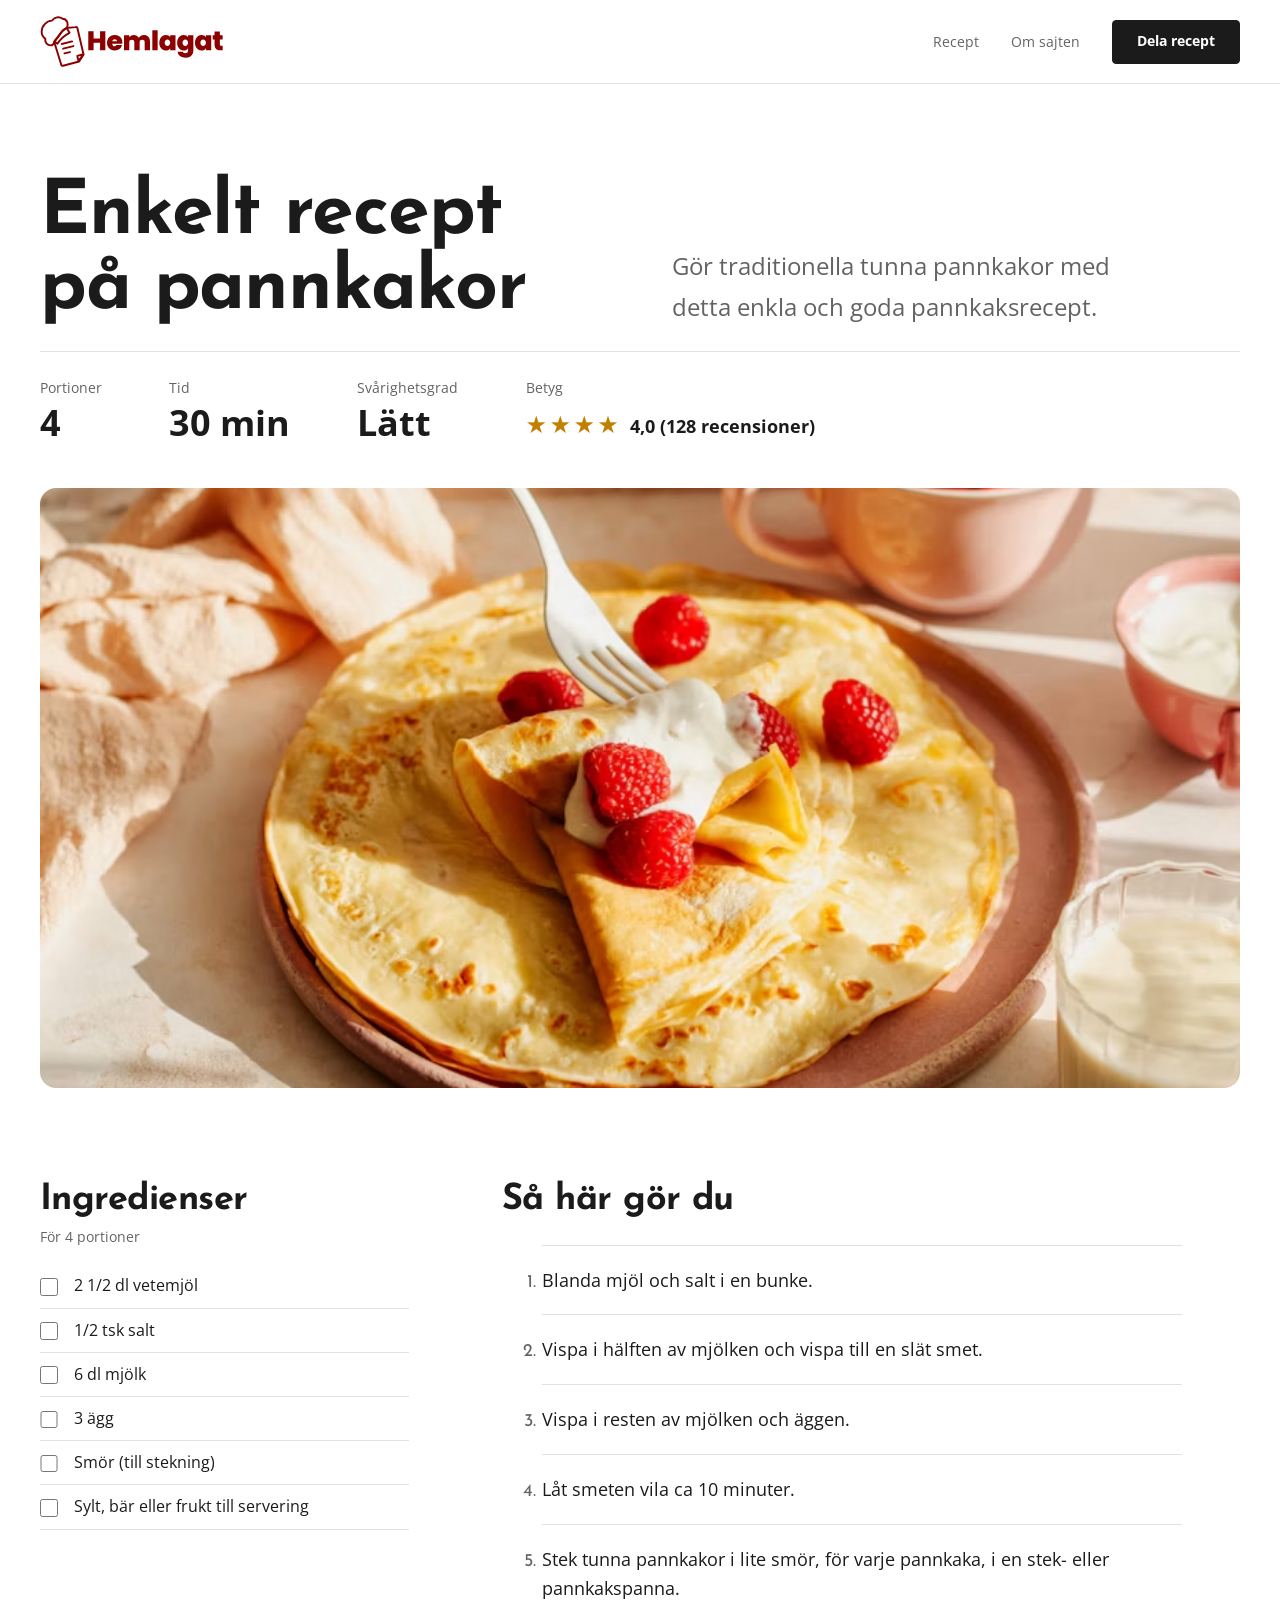
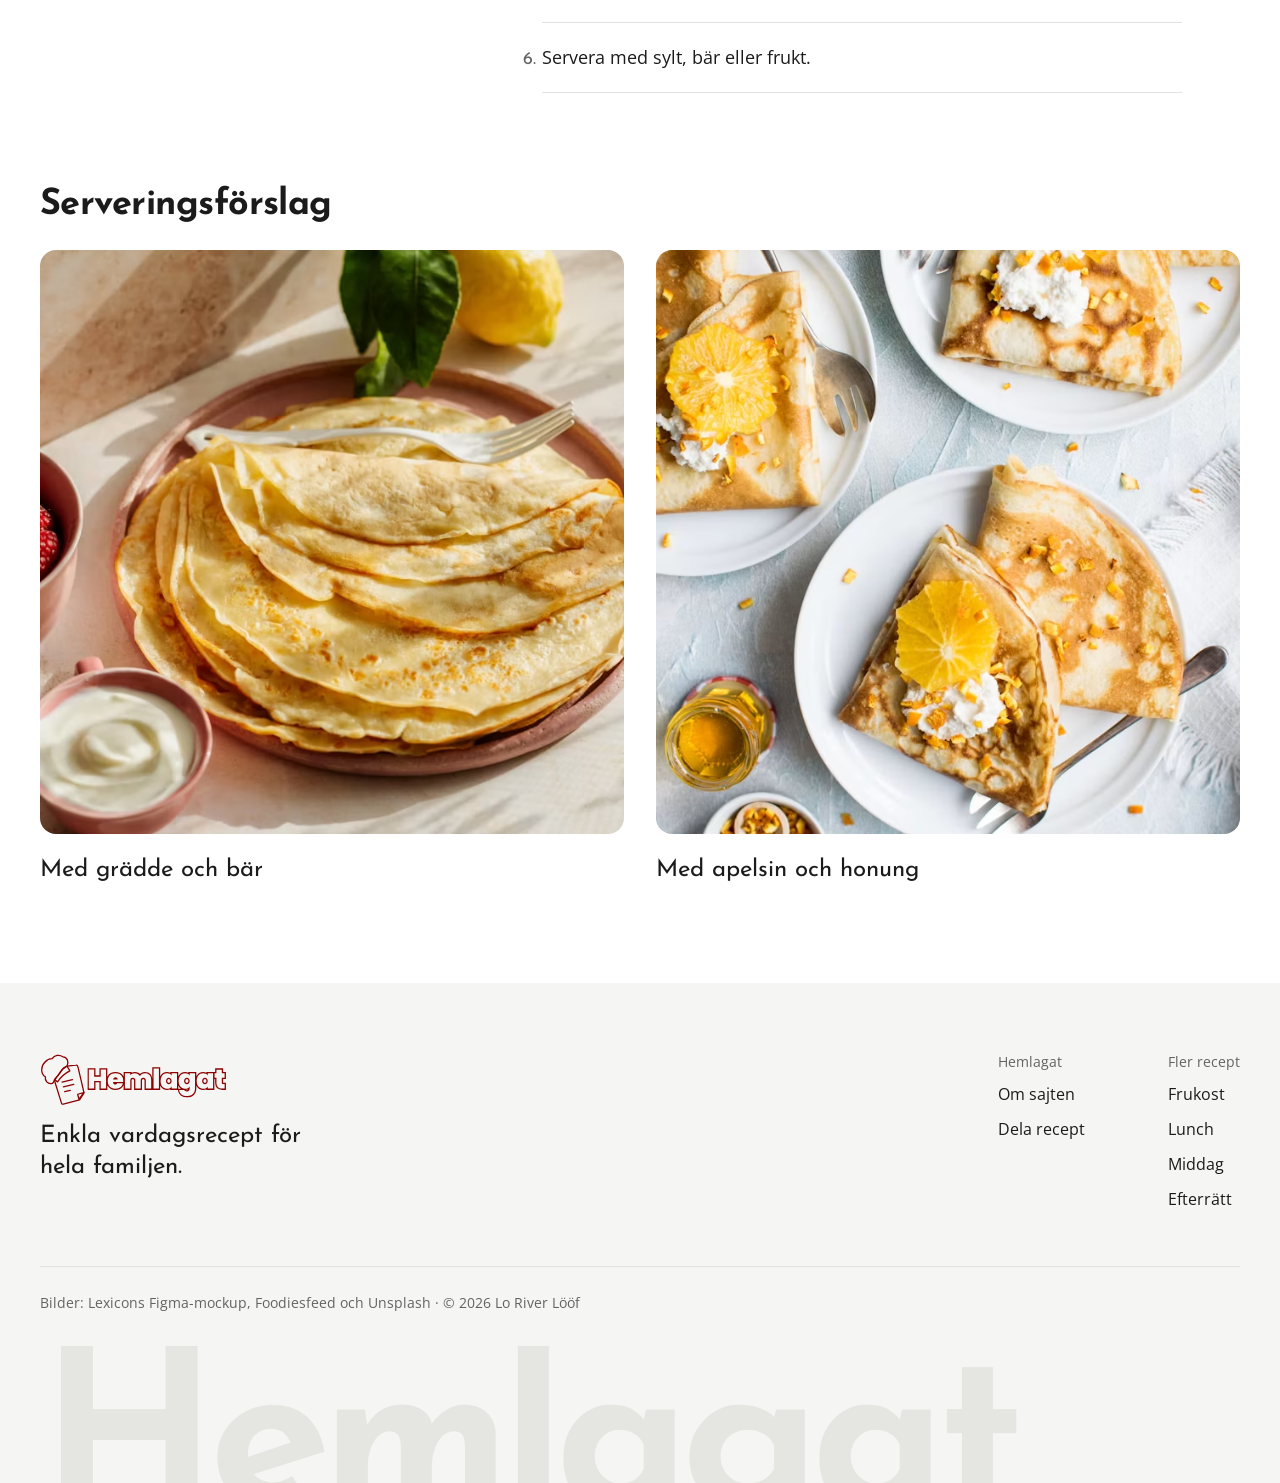
==== commit 82b1e08f: "Put start page heading on hero image, add form errors and dark mode logo" ====
--- a/pancake.html
+++ b/pancake.html
@@ -22,11 +22,18 @@
     <a class="skip-link" href="#main">Hoppa till innehållet</a>
 
     <header class="site-header">
-      <a class="site-logo" href="index.html"
-        ><img
-          src="logotype/logo-hemlagat-transparent.svg"
-          alt="Hemlagat, till startsidan"
-      /></a>
+      <a class="site-logo" href="index.html">
+        <picture>
+          <source
+            srcset="logotype/logo-hemlagat-dark-mode.svg"
+            media="(prefers-color-scheme: dark)"
+          />
+          <img
+            src="logotype/logo-hemlagat.svg"
+            alt="Hemlagat, till startsidan"
+          />
+        </picture>
+      </a>
       <nav aria-label="Huvudmeny">
         <ul role="list" class="site-nav">
           <li><a href="index.html">Recept</a></li>
@@ -166,40 +173,45 @@
       </article>
     </main>
 
-    <div class="footer-wrapper">
-      <footer class="site-footer">
-        <div class="footer-brand">
-          <a href="index.html"
-            ><img
+    <footer class="site-footer">
+      <div class="footer-brand">
+        <a href="index.html">
+          <picture>
+            <source
+              srcset="logotype/logo-hemlagat-outline-dark-mode.svg"
+              media="(prefers-color-scheme: dark)"
+            />
+            <img
               class="footer-logo"
-              src="logotype/logo-hemlagat-transparent-stroke-3.svg"
+              src="logotype/logo-hemlagat-outline.svg"
               alt="Hemlagat, till startsidan"
-          /></a>
-
-          <p>Enkla vardagsrecept för hela familjen.</p>
+            />
+          </picture>
+        </a>
+
+        <p>Enkla vardagsrecept för hela familjen.</p>
+      </div>
+      <nav class="footer-nav" aria-label="Sidfot">
+        <div class="footer-group">
+          <h2 class="footer-title">Hemlagat</h2>
+          <ul role="list">
+            <li><a href="#">Om sajten</a></li>
+            <li><a href="share-recipe.html">Dela recept</a></li>
+          </ul>
         </div>
-        <nav class="footer-nav" aria-label="Sidfot">
-          <div class="footer-group">
-            <h2 class="footer-title">Hemlagat</h2>
-            <ul role="list">
-              <li><a href="#">Om sajten</a></li>
-              <li><a href="share-recipe.html">Dela recept</a></li>
-            </ul>
-          </div>
-          <div class="footer-group">
-            <h2 class="footer-title">Fler recept</h2>
-            <ul role="list">
-              <li><a href="#">Frukost</a></li>
-              <li><a href="#">Lunch</a></li>
-              <li><a href="#">Middag</a></li>
-              <li><a href="#">Efterrätt</a></li>
-            </ul>
-          </div>
-        </nav>
-        <p class="footer-copyright">
-          Bilder: Lånade från Lexicons Figma-mockup · © 2026 Lo River Lööf
-        </p>
-      </footer>
-    </div>
+        <div class="footer-group">
+          <h2 class="footer-title">Fler recept</h2>
+          <ul role="list">
+            <li><a href="#">Frukost</a></li>
+            <li><a href="#">Lunch</a></li>
+            <li><a href="#">Middag</a></li>
+            <li><a href="#">Efterrätt</a></li>
+          </ul>
+        </div>
+      </nav>
+      <p class="footer-copyright">
+        Bilder: Lexicons Figma-mockup, Foodiesfeed och Unsplash · © 2026 Lo River Lööf
+      </p>
+    </footer>
   </body>
 </html>
--- a/css/style.css
+++ b/css/style.css
@@ -12,10 +12,12 @@
   --color-surface: light-dark(oklch(97% 0.002 106), oklch(24% 0.008 264));
   --color-accent: light-dark(oklch(47% 0.096 243), oklch(76% 0.089 241));
   --color-border: light-dark(oklch(59% 0.009 279), oklch(54% 0.013 269));
-  --color-line: color-mix(in oklch, var(--color-text) 12%, transparent);
-  --color-wordmark: color-mix(in oklch, var(--color-text) 7%, var(--color-surface));
+  --color-line: light-dark(oklch(91% 0.003 106), oklch(32% 0.008 264));
+  --color-wordmark: light-dark(oklch(92% 0.003 106), oklch(28% 0.008 264));
   --color-error: light-dark(oklch(50% 0.19 28), oklch(75% 0.15 25));
   --color-success: light-dark(oklch(48% 0.12 150), oklch(78% 0.13 150));
+  --color-on-image: oklch(100% 0 0);
+  --color-overlay: oklch(0% 0 0 / 0.75);
   --color-star: light-dark(oklch(65% 0.15 75), oklch(88% 0.181 94));
 
   --font-body: "Open Sans", system-ui, sans-serif;
@@ -53,12 +55,6 @@
 
 * {
   margin: 0;
-}
-
-@media (prefers-reduced-motion: no-preference) {
-  html {
-    interpolate-size: allow-keywords;
-  }
 }
 
 body {
@@ -160,6 +156,11 @@
   accent-color: var(--color-text);
 }
 
+/* Keeps focused elements from hiding under the sticky header */
+html {
+  scroll-padding-top: 6rem;
+}
+
 @media (prefers-reduced-motion: no-preference) {
   html {
     scroll-behavior: smooth;
@@ -190,8 +191,7 @@
   gap: var(--space-s) var(--space-xl);
   padding: var(--space-m) max(var(--gutter), (100% - var(--page-width)) / 2);
   border-block-end: 1px solid var(--color-line);
-  background-color: color-mix(in oklch, var(--color-bg) 90%, transparent);
-  backdrop-filter: blur(10px);
+  background-color: var(--color-bg);
 }
 
 .site-logo img {
@@ -339,13 +339,62 @@
   display: grid;
 }
 
+/* Start page hero: image and text share the same grid cells */
+.home .hero {
+  grid-template-columns: var(--space-l) 1fr var(--space-l);
+  grid-template-rows: 1fr auto auto var(--space-l);
+  gap: var(--space-s) 0;
+  overflow: hidden;
+  border-radius: var(--radius-m);
+  color: var(--color-on-image);
+}
+
+.home .hero-image {
+  order: 0;
+  grid-column: 1 / -1;
+  grid-row: 1 / -1;
+  min-block-size: 100%;
+  margin: 0;
+  aspect-ratio: 4 / 5;
+  border-radius: 0;
+}
+
+/* Dark gradient so the text on the image is readable */
+.home .hero::after {
+  content: "";
+  grid-column: 1 / -1;
+  grid-row: 1 / -1;
+  background: linear-gradient(
+    transparent 20%,
+    oklch(from var(--color-overlay) l c h / 0.55) 50%,
+    oklch(from var(--color-overlay) l c h / 0.85)
+  );
+}
+
+.home .hero-title,
+.home .hero-intro {
+  grid-column: 2;
+  z-index: 1;
+}
+
+.home .hero-title {
+  grid-row: 2;
+}
+
+.home .hero-intro {
+  grid-row: 3;
+  color: inherit;
+  text-shadow: 0 1px 3px var(--color-overlay);
+}
+
 @media (width >= 48em) {
-  .home .hero-intro {
-    justify-self: end;
+  .home .hero {
+    grid-template-columns: var(--space-section) 1fr var(--space-section);
+    grid-template-rows: 1fr auto auto var(--space-section);
   }
 
   .home .hero-image {
-    aspect-ratio: 21 / 9;
+    aspect-ratio: 16 / 9;
   }
 }
 
@@ -378,7 +427,6 @@
 }
 
 .recipe-card {
-  position: relative;
   display: flex;
   flex-direction: column;
 }
@@ -389,6 +437,7 @@
   aspect-ratio: 4 / 5;
   object-fit: cover;
   border-radius: var(--radius-m);
+
 }
 
 /* Time sits above the title, like a small label */
@@ -410,29 +459,8 @@
   text-decoration: none;
 }
 
-/* The whole card is clickable through the title link */
-.recipe-card-title a::after {
-  content: "";
-  position: absolute;
-  inset: 0;
-}
-
-.recipe-card:hover .recipe-card-title a {
+.recipe-card-title a:hover {
   text-decoration: underline;
-}
-
-.recipe-card:hover .recipe-card-image {
-  opacity: 0.88;
-}
-
-.recipe-card-title a:focus-visible {
-  outline: none;
-}
-
-.recipe-card:has(a:focus-visible) {
-  outline: 3px solid var(--color-accent);
-  outline-offset: 6px;
-  border-radius: var(--radius-m);
 }
 
 /* ==========================================================
@@ -543,6 +571,10 @@
   cursor: pointer;
 }
 
+.recipe-list[data-variant="ingredients"] label:hover {
+  color: var(--color-accent);
+}
+
 .recipe-list[data-variant="ingredients"] li:has(:checked) {
   color: var(--color-text-muted);
   text-decoration: line-through;
@@ -619,7 +651,7 @@
   margin-block-start: 3rem;
 }
 
-/* A floated legend becomes a normal grid item inside the fieldset */
+/* float stops the legend from sitting on the border */
 .share-form fieldset {
   display: grid;
   gap: var(--space-l);
@@ -733,18 +765,14 @@
 /* ==========================================================
    10. Site footer
    ========================================================== */
-.footer-wrapper {
-  margin-block-start: var(--space-section);
-  overflow: hidden;
-  background-color: var(--color-surface);
-}
-
 .site-footer {
   display: grid;
   gap: 3rem;
-  inline-size: min(100% - 2 * var(--gutter), var(--page-width));
-  margin-inline: auto;
+  margin-block-start: var(--space-section);
   padding-block-start: clamp(3rem, 2rem + 3vw, 4.5rem);
+  padding-inline: max(var(--gutter), (100% - var(--page-width)) / 2);
+  overflow: hidden;
+  background-color: var(--color-surface);
 }
 
 @media (width >= 48em) {
@@ -813,15 +841,12 @@
   color: var(--color-text-muted);
 }
 
-/* Large wordmark cropped by the bottom of the page.
-   The empty text after the slash hides it from screen readers,
-   since the logo already says Hemlagat. */
-.footer-wrapper::after {
+/* Big decorative text, hidden from screen readers */
+.site-footer::after {
   content: "Hemlagat" / "";
-  display: block;
-  inline-size: min(100% - 2 * var(--gutter), var(--page-width));
+  grid-column: 1 / -1;
   block-size: 0.62em;
-  margin: var(--space-l) auto 0;
+  margin-block-start: -1.5rem;
   overflow: hidden;
   font-family: var(--font-heading);
   font-size: clamp(4rem, 1rem + 16vw, 15.5rem);
